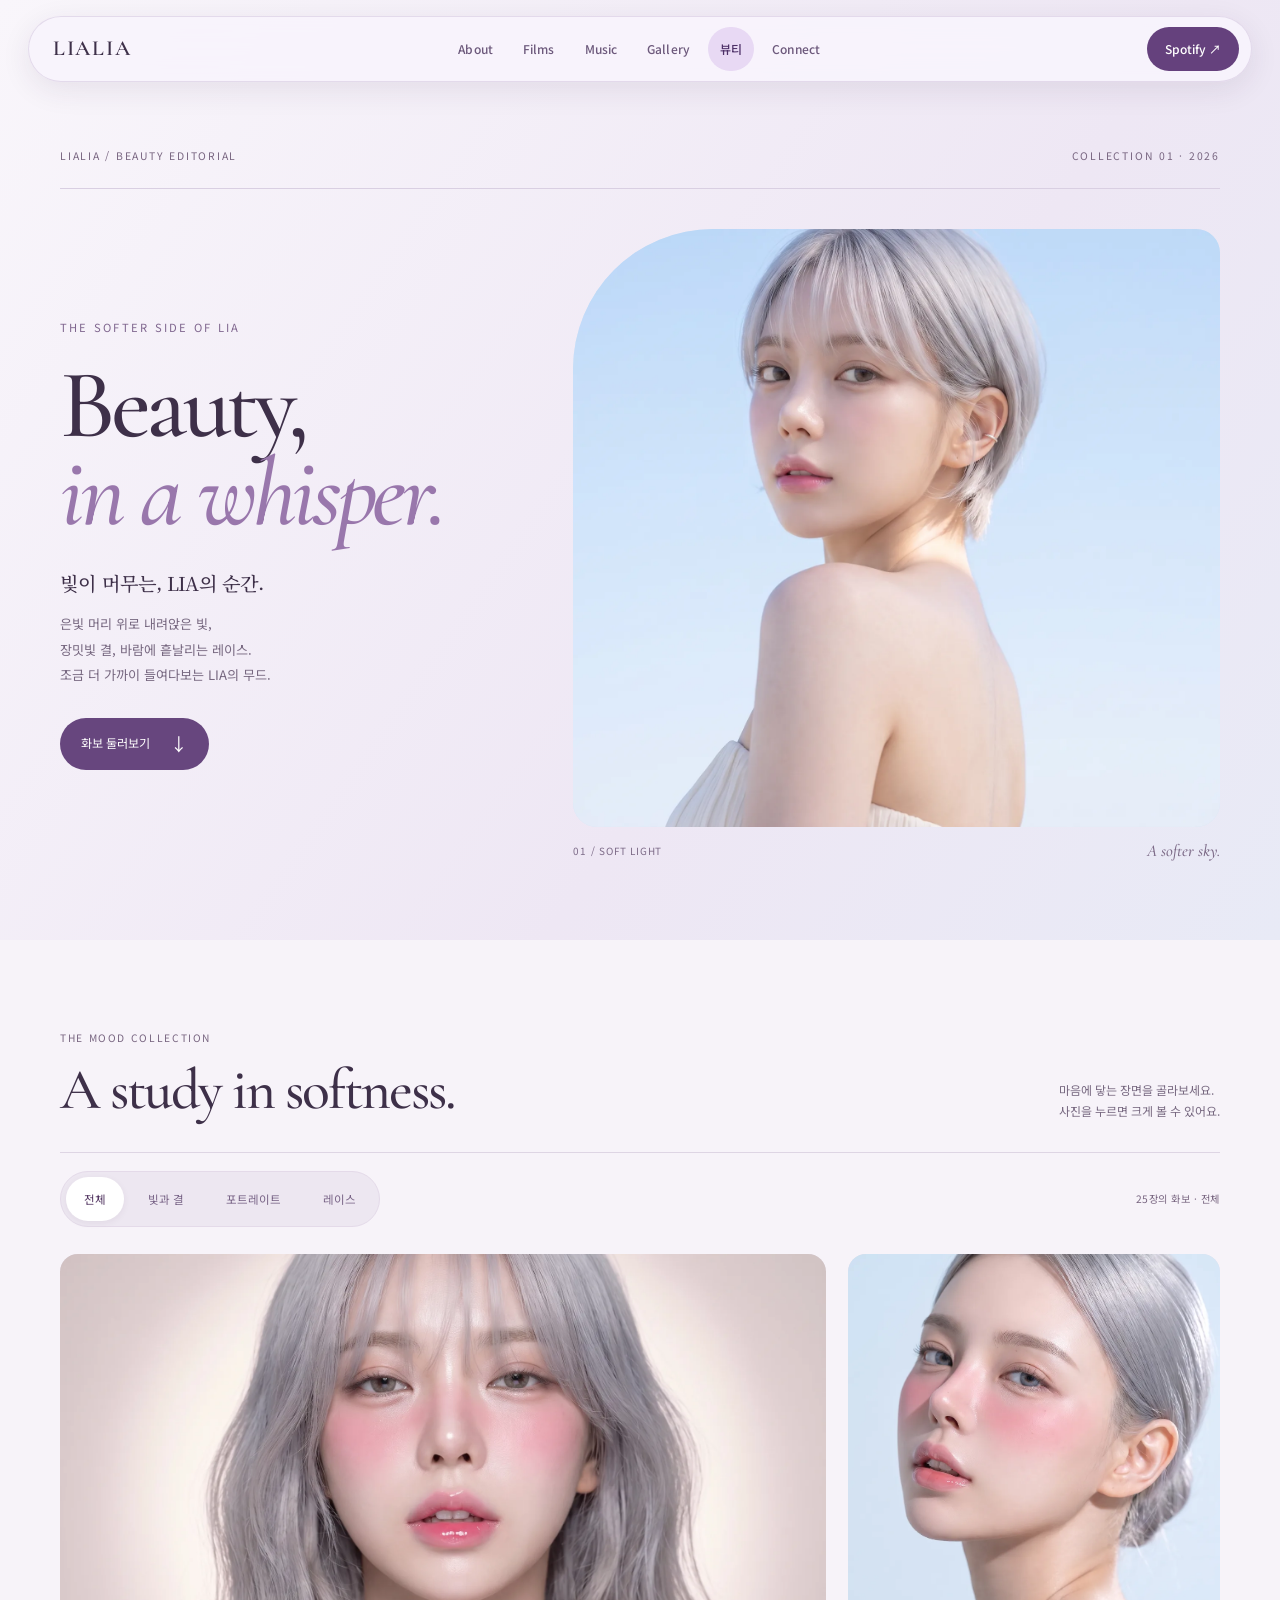
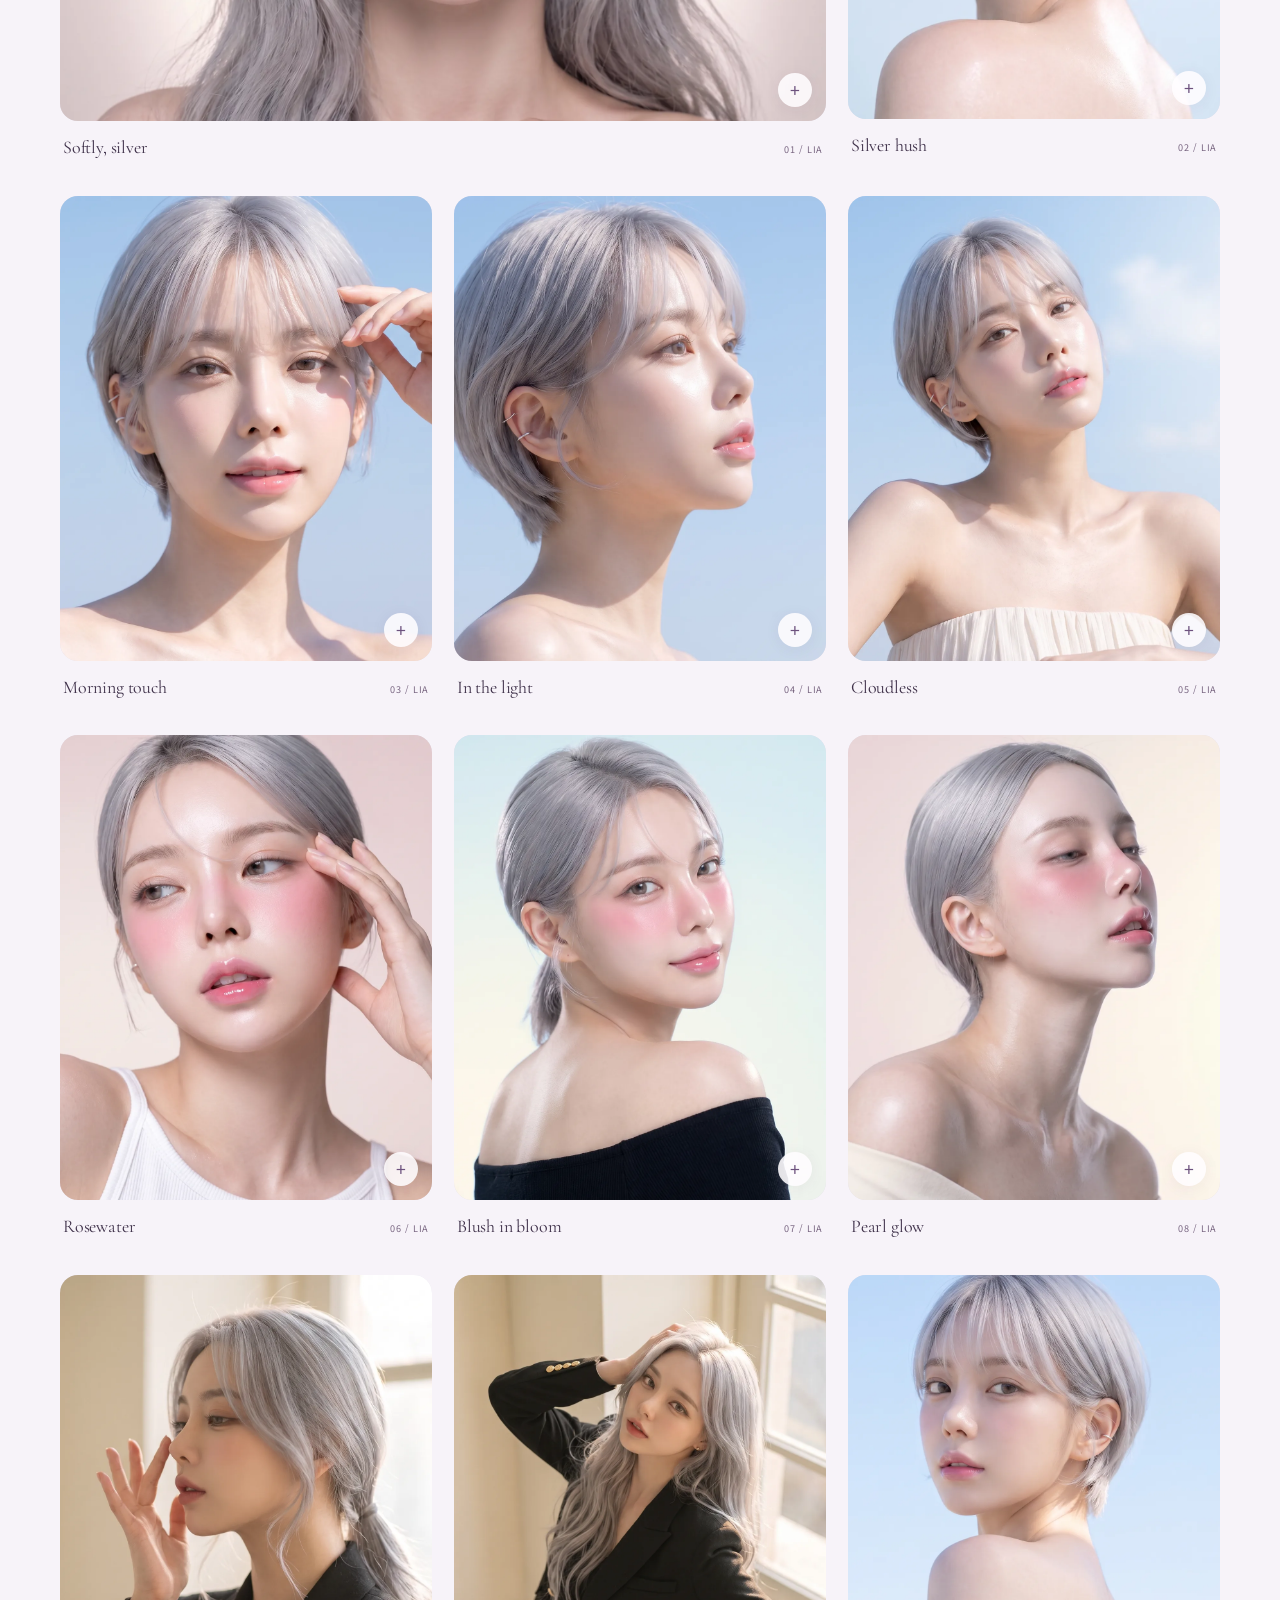
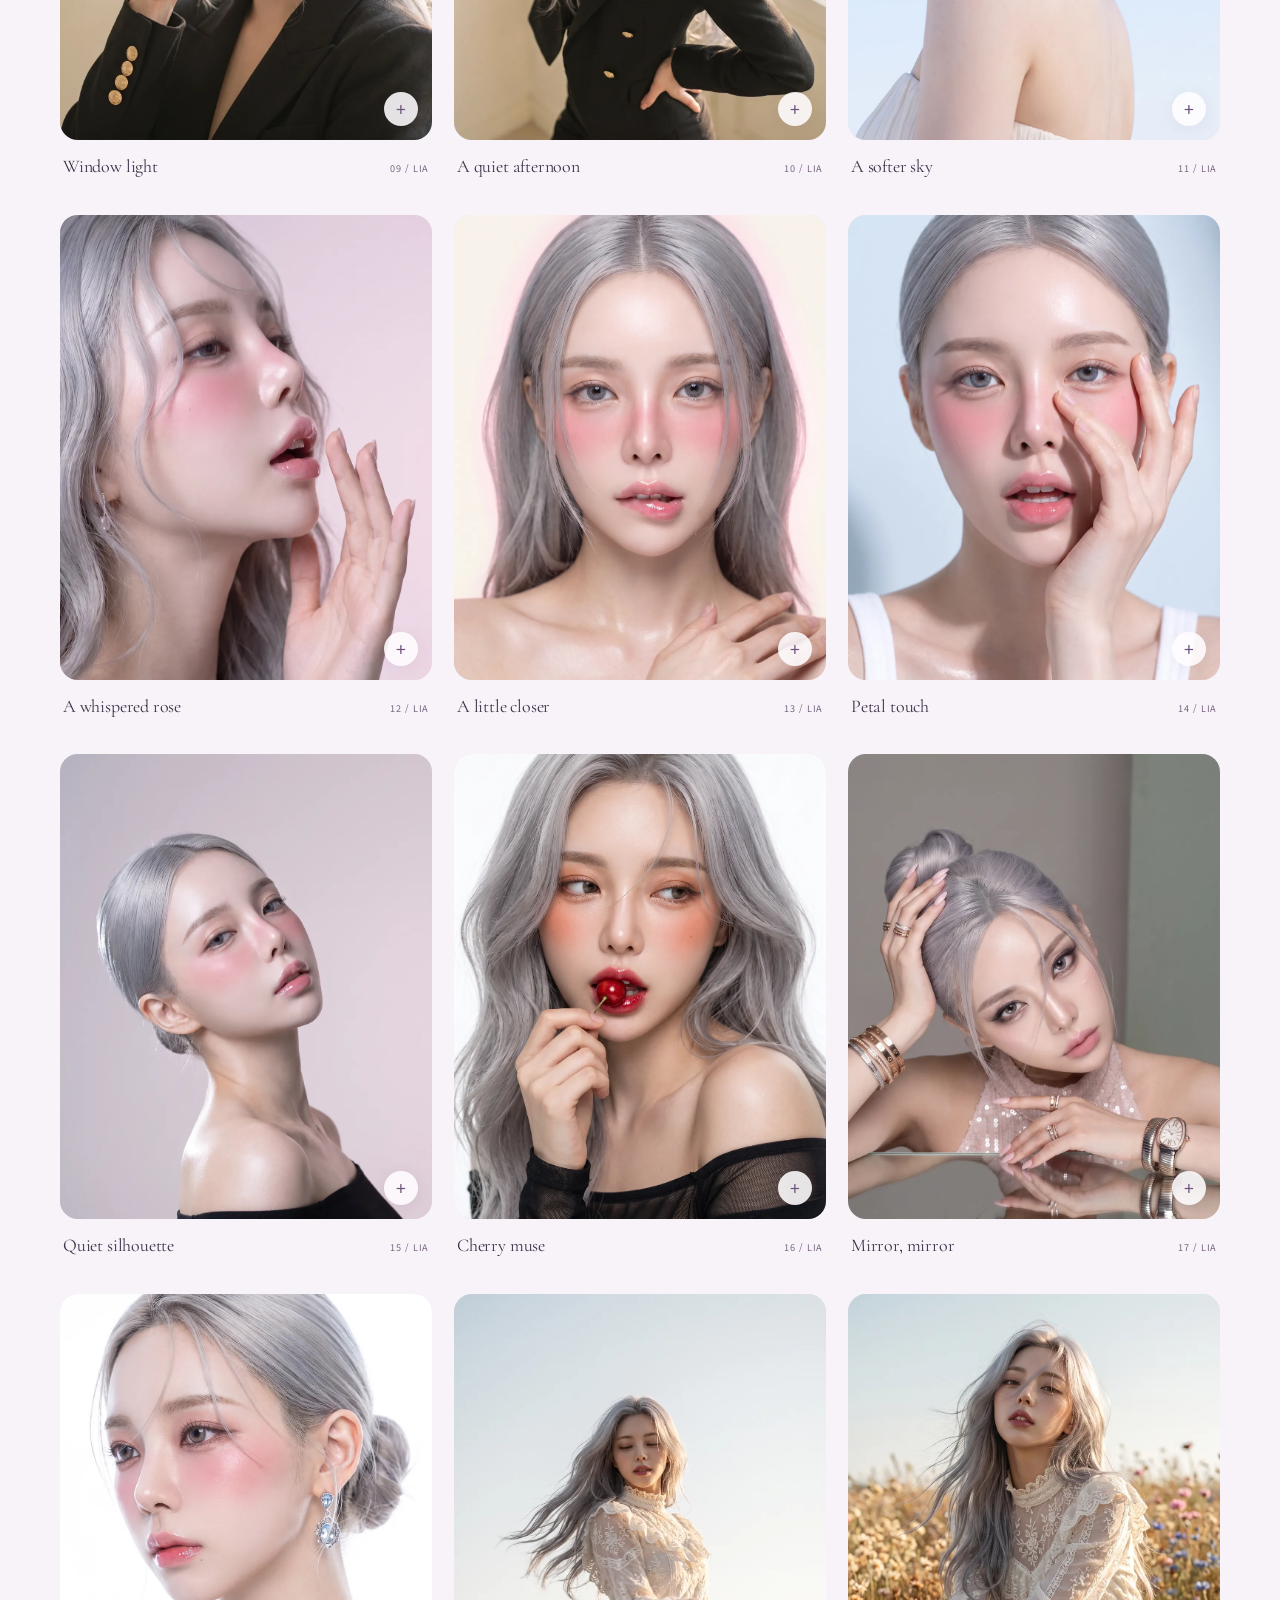
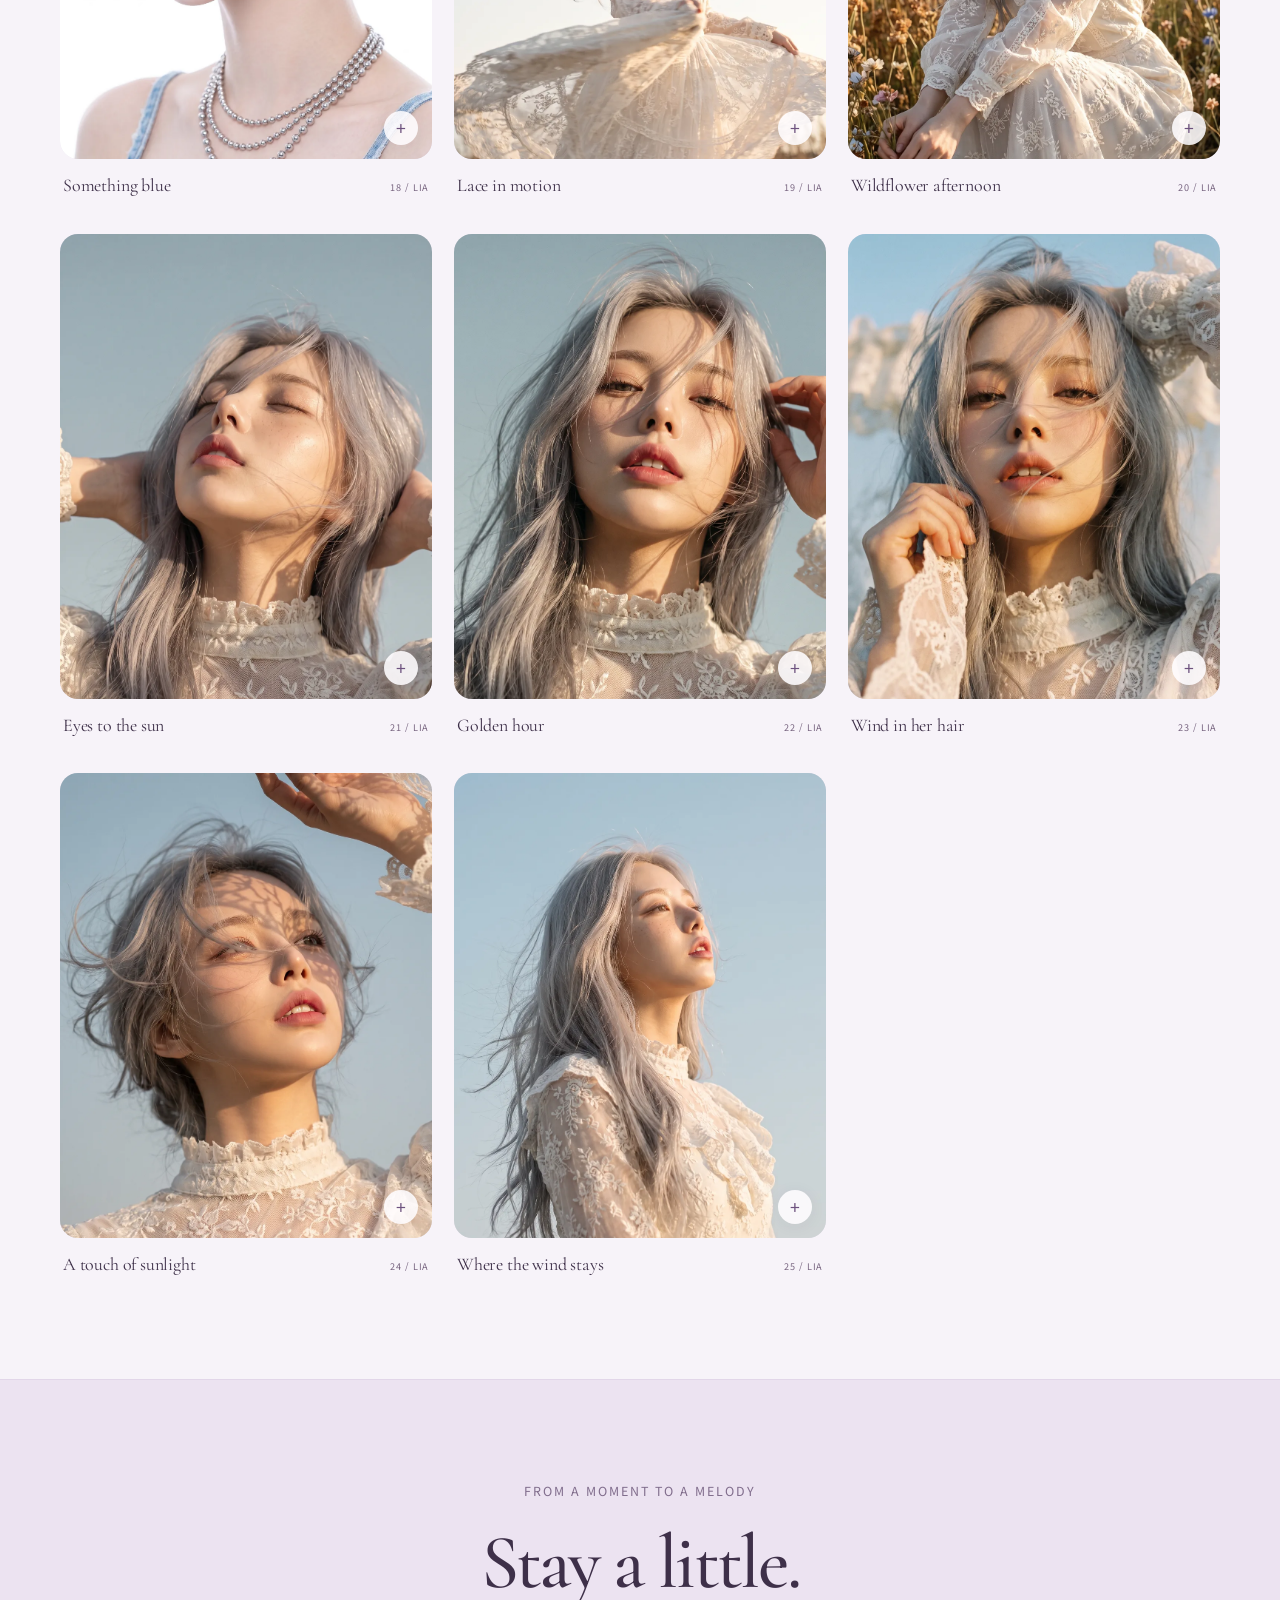
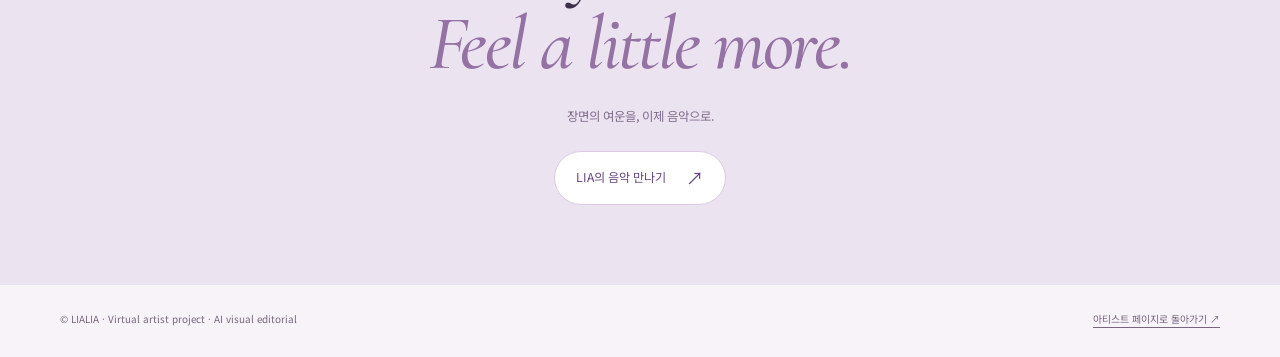
==== beauty.html @ 2786190f "[LIA-GPT] Add Beauty editorial page and refined button motion Add a separate Beauty navigation desti" ====
<!DOCTYPE html>
<html lang="ko">
<head>
<meta charset="utf-8">
<meta name="viewport" content="width=device-width,initial-scale=1">
<title>LIALIA — Beauty, in a whisper.</title>
<meta name="description" content="빛과 결, 은빛 머리와 레이스. LIA의 부드러운 순간을 담은 뷰티 무드 화보 25장.">
<meta name="theme-color" content="#f7f3f9">
<link rel="canonical" href="https://maroseol0427.github.io/lialia/beauty.html">
<meta property="og:title" content="LIALIA — Beauty, in a whisper.">
<meta property="og:description" content="빛이 머물고, 분위기가 피어나는 순간. LIA Beauty Editorial.">
<meta property="og:image" content="https://maroseol0427.github.io/lialia/assets/beauty-01.webp">
<meta property="og:url" content="https://maroseol0427.github.io/lialia/beauty.html">
<meta property="og:type" content="website">
<link rel="preconnect" href="https://fonts.googleapis.com">
<link rel="preconnect" href="https://fonts.gstatic.com" crossorigin>
<link href="https://fonts.googleapis.com/css2?family=Cormorant+Garamond:ital,wght@0,500;0,600;1,500&amp;family=Noto+Sans+KR:wght@400;500;600;700&amp;family=Noto+Serif+KR:wght@500&amp;display=swap" rel="stylesheet"/>
<link href="data:image/svg+xml,%3Csvg xmlns=%27http://www.w3.org/2000/svg%27 viewBox=%270 0 64 64%27%3E%3Crect width=%2764%27 height=%2764%27 rx=%2716%27 fill=%27%235b3d70%27/%3E%3Cpath d=%27M20 15h8v32h18v7H20z%27 fill=%27%23ead5f5%27/%3E%3C/svg%3E" rel="icon" type="image/svg+xml"/>
<link rel="stylesheet" href="assets/beauty.css?v=20260924">
<link rel="stylesheet" href="assets/motion.css?v=20260924">
<script src="assets/beauty.js?v=20260924" defer></script>
</head>
<body>
<a class="skip-link" href="#main">본문으로 건너뛰기</a>
<header class="nav">
<a class="logo" href="index.html#top">LIALIA</a>
<button aria-controls="mainNav" aria-expanded="false" class="menu-toggle" id="menuToggle" type="button">메뉴</button><nav aria-label="주요 메뉴" class="navlinks" id="mainNav">
<a href="index.html#about">About</a>
<a href="index.html#films">Films</a>
<a href="index.html#music">Music</a>
<a href="index.html#visual">Gallery</a>
<a href="beauty.html" aria-current="page">뷰티</a>
<a href="index.html#connect">Connect</a>
</nav>
<a class="nav-cta" href="https://open.spotify.com/artist/6dA1aRmKkKNs4bi3eg28QI" rel="noopener" target="_blank">Spotify ↗</a>
</header>
<main id="main">
<section class="beauty-intro" aria-labelledby="beautyTitle">
<div class="beauty-wrap">
<div class="intro-label"><span>LIALIA / Beauty editorial</span><span>Collection 01 · 2026</span></div>
<div class="beauty-cover">
<div class="beauty-copy"><p class="eyebrow">THE SOFTER SIDE OF LIA</p>
<h1 id="beautyTitle">Beauty,<br> <em>in a whisper.</em></h1>
<p class="intro-ko">빛이 머무는, LIA의 순간.</p>
<p class="intro-text">은빛 머리 위로 내려앉은 빛,<br>장밋빛 결, 바람에 흩날리는 레이스.<br>조금 더 가까이 들여다보는 LIA의 무드.</p>
<a class="beauty-button" href="#collection">화보 둘러보기 <span aria-hidden="true">↓</span></a></div>
<figure class="cover-frame"><a href="assets/beauty-01.webp" aria-label="하늘빛 배경의 LIA 대표 뷰티 화보 — 크게 보기">
<img src="assets/beauty-01.webp" width="1800" height="1450" alt="하늘빛 배경에서 어깨 너머로 돌아보는 은빛 단발의 LIA" fetchpriority="high" decoding="async">
</a><figcaption><span>01 / SOFT LIGHT</span><i>A softer sky.</i></figcaption></figure>
</div></div></section>
<section class="beauty-collection beauty-wrap" id="collection" aria-labelledby="collectionTitle">
<div class="collection-heading"><div><p class="section-label">The mood collection</p><h2 id="collectionTitle">A study in softness.</h2></div><p>마음에 닿는 장면을 골라보세요.<br>사진을 누르면 크게 볼 수 있어요.</p></div>
<div class="collection-toolbar"><div class="filters" id="beautyFilters" role="group" aria-label="화보 무드 선택" hidden>
<button type="button" class="filter-button" data-filter="all" aria-pressed="true" aria-controls="beautyGrid">전체</button>
<button type="button" class="filter-button" data-filter="light" aria-pressed="false" aria-controls="beautyGrid">빛과 결</button>
<button type="button" class="filter-button" data-filter="portrait" aria-pressed="false" aria-controls="beautyGrid">포트레이트</button>
<button type="button" class="filter-button" data-filter="lace" aria-pressed="false" aria-controls="beautyGrid">레이스</button>
</div><p class="photo-count" id="photoCount" role="status" aria-live="polite">25장의 화보 · 전체</p></div>
<div class="beauty-grid" id="beautyGrid">
<figure class="beauty-card featured" data-mood="portrait" data-photo="7">
<a class="beauty-photo" href="assets/beauty-08.webp" aria-label="옅은 장밋빛 배경의 긴 은빛 머리 LIA 클로즈업 — 크게 보기"><img src="assets/beauty-08.webp" alt="옅은 장밋빛 배경의 긴 은빛 머리 LIA 클로즈업" width="1800" height="1450" loading="lazy" decoding="async"><span class="zoom-mark" aria-hidden="true">+</span></a>
<figcaption><span>Softly, silver</span><small>01 / LIA</small></figcaption></figure>
<figure class="beauty-card" data-mood="portrait" data-photo="14">
<a class="beauty-photo" href="assets/beauty-15.webp" aria-label="어깨 너머로 돌아보는 은빛 단발의 LIA — 크게 보기"><img src="assets/beauty-15.webp" alt="어깨 너머로 돌아보는 은빛 단발의 LIA" width="1005" height="1800" loading="lazy" decoding="async"><span class="zoom-mark" aria-hidden="true">+</span></a>
<figcaption><span>Silver hush</span><small>02 / LIA</small></figcaption></figure>
<figure class="beauty-card" data-mood="light" data-photo="1">
<a class="beauty-photo" href="assets/beauty-02.webp" aria-label="하늘빛 배경에서 눈가에 손을 올린 은빛 단발의 LIA — 크게 보기"><img src="assets/beauty-02.webp" alt="하늘빛 배경에서 눈가에 손을 올린 은빛 단발의 LIA" width="1800" height="1450" loading="lazy" decoding="async"><span class="zoom-mark" aria-hidden="true">+</span></a>
<figcaption><span>Morning touch</span><small>03 / LIA</small></figcaption></figure>
<figure class="beauty-card" data-mood="light" data-photo="2">
<a class="beauty-photo" href="assets/beauty-03.webp" aria-label="푸른빛 아래 옆모습을 보여주는 은빛 단발의 LIA — 크게 보기"><img src="assets/beauty-03.webp" alt="푸른빛 아래 옆모습을 보여주는 은빛 단발의 LIA" width="1800" height="1450" loading="lazy" decoding="async"><span class="zoom-mark" aria-hidden="true">+</span></a>
<figcaption><span>In the light</span><small>04 / LIA</small></figcaption></figure>
<figure class="beauty-card" data-mood="light" data-photo="3">
<a class="beauty-photo" href="assets/beauty-04.webp" aria-label="흰 의상을 입고 맑은 하늘 아래 앉은 LIA — 크게 보기"><img src="assets/beauty-04.webp" alt="흰 의상을 입고 맑은 하늘 아래 앉은 LIA" width="1800" height="1450" loading="lazy" decoding="async"><span class="zoom-mark" aria-hidden="true">+</span></a>
<figcaption><span>Cloudless</span><small>05 / LIA</small></figcaption></figure>
<figure class="beauty-card" data-mood="portrait" data-photo="8">
<a class="beauty-photo" href="assets/beauty-09.webp" aria-label="눈가에 손끝을 올린 장밋빛 메이크업의 LIA — 크게 보기"><img src="assets/beauty-09.webp" alt="눈가에 손끝을 올린 장밋빛 메이크업의 LIA" width="1800" height="1450" loading="lazy" decoding="async"><span class="zoom-mark" aria-hidden="true">+</span></a>
<figcaption><span>Rosewater</span><small>06 / LIA</small></figcaption></figure>
<figure class="beauty-card" data-mood="portrait" data-photo="6">
<a class="beauty-photo" href="assets/beauty-07.webp" aria-label="검은 오프숄더 의상과 장밋빛 메이크업의 LIA — 크게 보기"><img src="assets/beauty-07.webp" alt="검은 오프숄더 의상과 장밋빛 메이크업의 LIA" width="1800" height="1450" loading="lazy" decoding="async"><span class="zoom-mark" aria-hidden="true">+</span></a>
<figcaption><span>Blush in bloom</span><small>07 / LIA</small></figcaption></figure>
<figure class="beauty-card" data-mood="portrait" data-photo="9">
<a class="beauty-photo" href="assets/beauty-10.webp" aria-label="진주빛 어깨와 옆모습을 담은 LIA 뷰티 화보 — 크게 보기"><img src="assets/beauty-10.webp" alt="진주빛 어깨와 옆모습을 담은 LIA 뷰티 화보" width="1800" height="1344" loading="lazy" decoding="async"><span class="zoom-mark" aria-hidden="true">+</span></a>
<figcaption><span>Pearl glow</span><small>08 / LIA</small></figcaption></figure>
<figure class="beauty-card" data-mood="portrait" data-photo="4">
<a class="beauty-photo" href="assets/beauty-05.webp" aria-label="창가에서 검은 재킷을 입고 손을 얼굴 가까이 올린 LIA — 크게 보기"><img src="assets/beauty-05.webp" alt="창가에서 검은 재킷을 입고 손을 얼굴 가까이 올린 LIA" width="1800" height="1450" loading="lazy" decoding="async"><span class="zoom-mark" aria-hidden="true">+</span></a>
<figcaption><span>Window light</span><small>09 / LIA</small></figcaption></figure>
<figure class="beauty-card" data-mood="portrait" data-photo="5">
<a class="beauty-photo" href="assets/beauty-06.webp" aria-label="창가에 서서 긴 은빛 머리에 손을 올린 LIA — 크게 보기"><img src="assets/beauty-06.webp" alt="창가에 서서 긴 은빛 머리에 손을 올린 LIA" width="1800" height="1450" loading="lazy" decoding="async"><span class="zoom-mark" aria-hidden="true">+</span></a>
<figcaption><span>A quiet afternoon</span><small>10 / LIA</small></figcaption></figure>
<figure class="beauty-card" data-mood="light" data-photo="0">
<a class="beauty-photo" href="assets/beauty-01.webp" aria-label="하늘빛 배경에서 어깨 너머로 돌아보는 은빛 단발의 LIA — 크게 보기"><img src="assets/beauty-01.webp" alt="하늘빛 배경에서 어깨 너머로 돌아보는 은빛 단발의 LIA" width="1800" height="1450" loading="lazy" decoding="async"><span class="zoom-mark" aria-hidden="true">+</span></a>
<figcaption><span>A softer sky</span><small>11 / LIA</small></figcaption></figure>
<figure class="beauty-card" data-mood="portrait" data-photo="10">
<a class="beauty-photo" href="assets/beauty-11.webp" aria-label="입술 옆에 손을 올린 긴 은빛 머리의 LIA — 크게 보기"><img src="assets/beauty-11.webp" alt="입술 옆에 손을 올린 긴 은빛 머리의 LIA" width="1005" height="1800" loading="lazy" decoding="async"><span class="zoom-mark" aria-hidden="true">+</span></a>
<figcaption><span>A whispered rose</span><small>12 / LIA</small></figcaption></figure>
<figure class="beauty-card" data-mood="portrait" data-photo="11">
<a class="beauty-photo" href="assets/beauty-12.webp" aria-label="가슴 위에 손을 얹고 정면을 바라보는 LIA — 크게 보기"><img src="assets/beauty-12.webp" alt="가슴 위에 손을 얹고 정면을 바라보는 LIA" width="1005" height="1800" loading="lazy" decoding="async"><span class="zoom-mark" aria-hidden="true">+</span></a>
<figcaption><span>A little closer</span><small>13 / LIA</small></figcaption></figure>
<figure class="beauty-card" data-mood="portrait" data-photo="13">
<a class="beauty-photo" href="assets/beauty-14.webp" aria-label="볼에 손을 댄 은빛 머리의 LIA 클로즈업 — 크게 보기"><img src="assets/beauty-14.webp" alt="볼에 손을 댄 은빛 머리의 LIA 클로즈업" width="1005" height="1800" loading="lazy" decoding="async"><span class="zoom-mark" aria-hidden="true">+</span></a>
<figcaption><span>Petal touch</span><small>14 / LIA</small></figcaption></figure>
<figure class="beauty-card" data-mood="portrait" data-photo="12">
<a class="beauty-photo" href="assets/beauty-13.webp" aria-label="검은 오프숄더 의상으로 고개를 기울인 LIA — 크게 보기"><img src="assets/beauty-13.webp" alt="검은 오프숄더 의상으로 고개를 기울인 LIA" width="1005" height="1800" loading="lazy" decoding="async"><span class="zoom-mark" aria-hidden="true">+</span></a>
<figcaption><span>Quiet silhouette</span><small>15 / LIA</small></figcaption></figure>
<figure class="beauty-card" data-mood="portrait" data-photo="15">
<a class="beauty-photo" href="assets/beauty-16.webp" aria-label="체리를 입술 가까이 든 검은 의상의 LIA — 크게 보기"><img src="assets/beauty-16.webp" alt="체리를 입술 가까이 든 검은 의상의 LIA" width="1005" height="1800" loading="lazy" decoding="async"><span class="zoom-mark" aria-hidden="true">+</span></a>
<figcaption><span>Cherry muse</span><small>16 / LIA</small></figcaption></figure>
<figure class="beauty-card" data-mood="portrait" data-photo="16">
<a class="beauty-photo" href="assets/beauty-17.webp" aria-label="거울에 비친 LIA와 은빛 주얼리 — 크게 보기"><img src="assets/beauty-17.webp" alt="거울에 비친 LIA와 은빛 주얼리" width="1005" height="1800" loading="lazy" decoding="async"><span class="zoom-mark" aria-hidden="true">+</span></a>
<figcaption><span>Mirror, mirror</span><small>17 / LIA</small></figcaption></figure>
<figure class="beauty-card" data-mood="portrait" data-photo="17">
<a class="beauty-photo" href="assets/beauty-18.webp" aria-label="블루 톱과 겹쳐진 은빛 목걸이의 LIA — 크게 보기"><img src="assets/beauty-18.webp" alt="블루 톱과 겹쳐진 은빛 목걸이의 LIA" width="1005" height="1800" loading="lazy" decoding="async"><span class="zoom-mark" aria-hidden="true">+</span></a>
<figcaption><span>Something blue</span><small>18 / LIA</small></figcaption></figure>
<figure class="beauty-card" data-mood="lace" data-photo="18">
<a class="beauty-photo" href="assets/beauty-19.webp" aria-label="바람 속에서 레이스 드레스 자락을 펼친 LIA — 크게 보기"><img src="assets/beauty-19.webp" alt="바람 속에서 레이스 드레스 자락을 펼친 LIA" width="1005" height="1800" loading="lazy" decoding="async"><span class="zoom-mark" aria-hidden="true">+</span></a>
<figcaption><span>Lace in motion</span><small>19 / LIA</small></figcaption></figure>
<figure class="beauty-card" data-mood="lace" data-photo="19">
<a class="beauty-photo" href="assets/beauty-20.webp" aria-label="들꽃 사이에 앉은 레이스 드레스의 LIA — 크게 보기"><img src="assets/beauty-20.webp" alt="들꽃 사이에 앉은 레이스 드레스의 LIA" width="1005" height="1800" loading="lazy" decoding="async"><span class="zoom-mark" aria-hidden="true">+</span></a>
<figcaption><span>Wildflower afternoon</span><small>20 / LIA</small></figcaption></figure>
<figure class="beauty-card" data-mood="lace" data-photo="20">
<a class="beauty-photo" href="assets/beauty-21.webp" aria-label="햇살을 향해 눈을 감은 레이스 의상의 LIA — 크게 보기"><img src="assets/beauty-21.webp" alt="햇살을 향해 눈을 감은 레이스 의상의 LIA" width="1005" height="1800" loading="lazy" decoding="async"><span class="zoom-mark" aria-hidden="true">+</span></a>
<figcaption><span>Eyes to the sun</span><small>21 / LIA</small></figcaption></figure>
<figure class="beauty-card" data-mood="lace" data-photo="21">
<a class="beauty-photo" href="assets/beauty-22.webp" aria-label="햇살 아래 긴 은빛 머리와 레이스 의상의 LIA — 크게 보기"><img src="assets/beauty-22.webp" alt="햇살 아래 긴 은빛 머리와 레이스 의상의 LIA" width="1005" height="1800" loading="lazy" decoding="async"><span class="zoom-mark" aria-hidden="true">+</span></a>
<figcaption><span>Golden hour</span><small>22 / LIA</small></figcaption></figure>
<figure class="beauty-card" data-mood="lace" data-photo="22">
<a class="beauty-photo" href="assets/beauty-23.webp" aria-label="바람에 머리카락이 흩날리는 레이스 의상의 LIA — 크게 보기"><img src="assets/beauty-23.webp" alt="바람에 머리카락이 흩날리는 레이스 의상의 LIA" width="1005" height="1800" loading="lazy" decoding="async"><span class="zoom-mark" aria-hidden="true">+</span></a>
<figcaption><span>Wind in her hair</span><small>23 / LIA</small></figcaption></figure>
<figure class="beauty-card" data-mood="lace" data-photo="23">
<a class="beauty-photo" href="assets/beauty-24.webp" aria-label="햇빛을 가리듯 손을 들어 올린 레이스 의상의 LIA — 크게 보기"><img src="assets/beauty-24.webp" alt="햇빛을 가리듯 손을 들어 올린 레이스 의상의 LIA" width="1005" height="1800" loading="lazy" decoding="async"><span class="zoom-mark" aria-hidden="true">+</span></a>
<figcaption><span>A touch of sunlight</span><small>24 / LIA</small></figcaption></figure>
<figure class="beauty-card" data-mood="lace" data-photo="24">
<a class="beauty-photo" href="assets/beauty-25.webp" aria-label="맑은 하늘을 바라보는 레이스 의상의 LIA — 크게 보기"><img src="assets/beauty-25.webp" alt="맑은 하늘을 바라보는 레이스 의상의 LIA" width="1005" height="1800" loading="lazy" decoding="async"><span class="zoom-mark" aria-hidden="true">+</span></a>
<figcaption><span>Where the wind stays</span><small>25 / LIA</small></figcaption></figure>
</div></section>
<section class="closing" aria-labelledby="closingTitle"><p class="section-label">From a moment to a melody</p><h2 id="closingTitle">Stay a little.<br><em>Feel a little more.</em></h2><p>장면의 여운을, 이제 음악으로.</p><a href="index.html#music" class="beauty-button">LIA의 음악 만나기 <span aria-hidden="true">↗</span></a></section>
</main>
<footer class="beauty-footer beauty-wrap"><span>© LIALIA · Virtual artist project · AI visual editorial</span><a href="index.html">아티스트 페이지로 돌아가기 ↗</a></footer>
<dialog class="beauty-dialog" id="beautyLightbox" aria-label="LIA 뷰티 화보 확대" aria-describedby="beautyCaption beautyPosition">
<button type="button" class="dialog-close" aria-label="사진 닫기">×</button>
<img id="beautyImage" alt="">
<div class="dialog-bar"><button type="button" id="beautyPrevious" aria-label="이전 사진">←</button><p><span id="beautyCaption"></span><small id="beautyPosition" aria-live="polite"></small></p><button type="button" id="beautyNext" aria-label="다음 사진">→</button></div>
</dialog>
</body></html>
---- assets/beauty.css ----
:root{color-scheme:light;--ink:#3e3049;--muted:#776880;--purple:#6b487f;--line:#ded5e4;--paper:#f7f3f9;--display:"Cormorant Garamond","Noto Serif KR",Georgia,serif;--ui:"Noto Sans KR",-apple-system,BlinkMacSystemFont,"Segoe UI",sans-serif;font-family:var(--ui);font-size:16px}
*{box-sizing:border-box;margin:0;padding:0}
html{scroll-behavior:smooth;scroll-padding-top:110px}
body{color:var(--ink);background:var(--paper);line-height:1.6;-webkit-font-smoothing:antialiased}
a{color:inherit;text-decoration:none}button{font:inherit;color:inherit;cursor:pointer}button,a{touch-action:manipulation;-webkit-tap-highlight-color:transparent}img{display:block;width:100%;height:auto}button{border:0;background:none}button:focus-visible,a:focus-visible{outline:3px solid #9869c0;outline-offset:5px}::selection{background:#dec9ef;color:#392647}[hidden]{display:none!important}
.skip-link{position:fixed;top:10px;left:16px;z-index:100;background:white;padding:12px 18px;border-radius:12px;transform:translateY(-200%)}.skip-link:focus{transform:none}
.nav{position:fixed;top:16px;left:50%;transform:translateX(-50%);width:min(1224px,calc(100% - 48px));z-index:30;display:flex;align-items:center;justify-content:space-between;gap:24px;padding:10px 12px 10px 24px;background:rgba(248,244,252,.93);backdrop-filter:blur(18px) saturate(150%);-webkit-backdrop-filter:blur(18px) saturate(150%);border:1px solid rgba(119,85,146,.16);border-radius:999px;box-shadow:0 8px 30px rgba(52,29,71,.09)}
.logo{font-family:var(--display);font-size:1.35rem;font-weight:600;letter-spacing:.08em;line-height:1}.navlinks{display:flex;align-items:center;gap:6px}.navlinks a{padding:8px 12px;font-size:.75rem;color:#6d597c;min-height:44px;border-radius:999px;display:flex;align-items:center;font-weight:500;letter-spacing:.01em}.navlinks a[aria-current]{background:#e8d9f4;color:#4d3067}.nav-cta{display:inline-flex;align-items:center;justify-content:center;min-height:44px;padding:8px 18px;border-radius:999px;background:#65417d;color:#fff;font-size:.75rem;font-weight:500;white-space:nowrap}.menu-toggle{display:none;min-width:44px;min-height:44px;font-size:.75rem}
.beauty-wrap{width:min(1160px,calc(100% - 96px));margin:auto}.beauty-intro{padding:148px 0 80px;background:linear-gradient(125deg,#f9f6fb,#eee7f4 62%,#e8eaf6)}.intro-label{display:flex;justify-content:space-between;gap:16px;padding-bottom:23px;border-bottom:1px solid #d9cfe2;font-size:.65rem;letter-spacing:.17em;color:#7a6987;text-transform:uppercase}
.beauty-cover{display:grid;grid-template-columns:.82fr 1.18fr;gap:clamp(32px,5vw,80px);align-items:center;margin-top:40px}.beauty-copy{padding:24px 0}.beauty-copy .eyebrow{font-size:.7rem;letter-spacing:.2em;color:#80678f;margin-bottom:24px}.beauty-copy h1{font-family:var(--display);font-weight:500;font-size:clamp(4.5rem,7.6vw,7rem);letter-spacing:-.045em;line-height:.91}.beauty-copy h1 em{font-weight:500;color:#9977ac}.beauty-copy .intro-ko{font-family:"Noto Serif KR",serif;font-size:clamp(1rem,1.5vw,1.22rem);font-weight:500;margin-top:30px;letter-spacing:-.04em}.beauty-copy .intro-text{max-width:310px;color:var(--muted);font-size:.82rem;line-height:1.95;word-break:keep-all;margin-top:13px}.beauty-button{display:inline-flex;align-items:center;justify-content:center;gap:20px;min-height:48px;padding:12px 21px;border-radius:999px;background:#67467e;color:white;font-size:.76rem;margin-top:30px}.beauty-button span{font-size:1.1rem}
.cover-frame{position:relative}.cover-frame>a{display:block;overflow:hidden;border-radius:140px 24px 24px 24px;background:#dce6f6}.cover-frame img{aspect-ratio:1.08;object-fit:cover;object-position:50% 42%}.cover-frame figcaption{display:flex;justify-content:space-between;gap:16px;margin-top:16px;font-size:.62rem;letter-spacing:.08em;color:#7c6a87}.cover-frame figcaption i{font-family:var(--display);font-size:1.05rem;line-height:1;letter-spacing:0;font-weight:500}
.beauty-collection{padding:90px 0 100px}.collection-heading{display:flex;align-items:flex-end;justify-content:space-between;gap:32px;margin-bottom:30px}.section-label{color:#927c9f;font-size:.64rem;letter-spacing:.16em;text-transform:uppercase;margin-bottom:12px}.collection-heading h2{font-family:var(--display);font-size:clamp(2.5rem,4.5vw,4rem);font-weight:500;letter-spacing:-.035em;line-height:1.1}.collection-heading p:last-child{color:var(--muted);font-size:.75rem;line-height:1.8;max-width:230px;word-break:keep-all}
.collection-toolbar{display:flex;justify-content:space-between;align-items:center;gap:20px;padding:18px 0 27px;border-top:1px solid var(--line)}.filters{display:flex;flex-wrap:wrap;gap:6px;padding:5px;border:1px solid #e4dae9;border-radius:999px;background:#ede7f1}.filter-button{padding:9px 18px;min-height:44px;white-space:nowrap;font-size:.72rem;color:#786386}.filter-button[aria-pressed=true]{background:#fff;color:#513460;box-shadow:0 2px 7px #3e224410}.photo-count{font-size:.64rem;letter-spacing:.05em;color:#816b8f;white-space:nowrap}
.beauty-grid{display:grid;grid-template-columns:repeat(3,minmax(0,1fr));gap:34px 22px;align-items:start}.beauty-card{min-width:0}.beauty-card.featured{grid-column:span 2}.beauty-photo{position:relative;display:block;overflow:hidden;border-radius:18px;background:#e6e0ed;cursor:zoom-in}.beauty-photo img{aspect-ratio:4/5;object-fit:cover;object-position:center 30%;transition:transform 450ms cubic-bezier(.22,.61,.36,1)}.beauty-card.featured .beauty-photo img{aspect-ratio:1.64;object-position:center 35%}.beauty-card[data-mood=lace] .beauty-photo img{object-position:center 25%}.zoom-mark{position:absolute;bottom:14px;right:14px;display:grid;place-items:center;background:rgba(255,253,255,.88);width:34px;height:34px;border-radius:50%;font-size:1.1rem;color:#6d527e;box-shadow:0 2px 15px #49305910;pointer-events:none;transition:transform 240ms ease,background-color 240ms ease}.beauty-card figcaption{display:flex;align-items:baseline;justify-content:space-between;gap:12px;margin-top:12px;padding:0 3px}.beauty-card figcaption span{font-family:var(--display);font-size:1.12rem;letter-spacing:-.01em}.beauty-card figcaption small{font-size:.57rem;letter-spacing:.07em;color:#917e9b;font-variant-numeric:tabular-nums}
.closing{padding:80px 24px;text-align:center;background:#ece3f1;border-top:1px solid #e2d6e9}.closing .section-label{margin-bottom:20px}.closing h2{font-family:var(--display);font-weight:500;letter-spacing:-.035em;font-size:clamp(2.8rem,6vw,5rem);line-height:1.06}.closing h2 em{color:#9472a3;font-weight:500}.closing p{color:#806d8c;margin-top:22px;font-size:.78rem}.closing .beauty-button{background:#fff;color:#67467e;margin-top:24px;border:1px solid #dacbe3}.beauty-footer{padding:26px 0 30px;display:flex;justify-content:space-between;gap:20px;color:#87738f;font-size:.62rem}.beauty-footer a{text-decoration:underline;text-underline-offset:4px}
.beauty-dialog{position:fixed;inset:0;margin:auto;width:min(1120px,calc(100% - 32px));max-height:calc(100dvh - 32px);padding:58px 20px 16px;border:1px solid #6e5680;border-radius:24px;background:#251d2e;color:#fcf7ff;box-shadow:0 30px 100px #160b2d80}.beauty-dialog::backdrop{background:rgba(26,17,34,.87);backdrop-filter:blur(12px)}.beauty-dialog[open]{animation:dialog-in 220ms cubic-bezier(.22,.61,.36,1)}.beauty-dialog img{width:auto;height:auto;max-width:100%;max-height:calc(100dvh - 180px);margin:auto;object-fit:contain;border-radius:6px}.beauty-dialog button{display:grid;place-items:center;min-width:44px;min-height:44px;border-radius:50%;border:1px solid #755e86;color:#f4e7fb;font-size:1.15rem}.dialog-close{position:absolute;right:14px;top:8px}.dialog-bar{display:flex;align-items:center;justify-content:space-between;gap:12px;margin-top:16px}.dialog-bar p{text-align:center;font-size:.75rem;color:#dcccE6}.dialog-bar small{display:block;color:#b7a6c2;font-size:.63rem;margin-top:3px}@keyframes dialog-in{from{opacity:0;transform:translateY(8px) scale(.985)}to{opacity:1;transform:none}}
@media(hover:hover) and (pointer:fine){.navlinks a:hover{background:#ecdef7;color:#603e77}.nav-cta:hover,.beauty-button:hover{background:#80559b;color:white}.filter-button:hover{background:#ffffffa8;color:#513460}.beauty-photo:hover img{transform:scale(1.025)}.beauty-photo:hover .zoom-mark{transform:scale(1.08);background:#fff}.beauty-dialog button:hover{background:#4b365a}}
@media(max-width:1000px){.beauty-wrap{width:calc(100% - 64px)}.navlinks a{padding:8px}.beauty-cover{gap:32px}.beauty-copy h1{font-size:clamp(4rem,8.3vw,6rem)}.cover-frame>a{border-top-left-radius:100px}.beauty-copy .intro-text{font-size:.78rem}.beauty-grid{gap:30px 16px}.beauty-card figcaption span{font-size:1rem}}
@media(max-width:760px){html{scroll-padding-top:95px}.nav{width:calc(100% - 32px);top:12px;padding:7px 10px 7px 20px;gap:12px}.logo{font-size:1.2rem}.menu-toggle{display:block;margin-left:auto}.nav-cta{padding:8px 14px;font-size:.68rem}.navlinks{position:absolute;top:70px;left:0;right:0;display:none;flex-direction:column;align-items:stretch;gap:0;padding:12px;border-radius:22px;background:#f9f3fe;border:1px solid #d9c4e7;box-shadow:0 14px 28px #39224820}.navlinks.open{display:flex}.navlinks a{padding:12px 16px;min-height:48px;font-size:.88rem;border-radius:12px}.beauty-wrap{width:calc(100% - 40px)}.beauty-intro{padding:112px 0 40px}.intro-label{font-size:.54rem;letter-spacing:.12em;padding-bottom:18px}.beauty-cover{grid-template-columns:1fr;gap:30px;margin-top:24px}.beauty-copy{padding:0}.beauty-copy .eyebrow{font-size:.6rem;margin-bottom:18px}.beauty-copy h1{font-size:clamp(4.2rem,16vw,6.8rem);line-height:.92}.beauty-copy h1 br{display:none}.beauty-copy .intro-ko{margin-top:20px;font-size:1rem}.beauty-copy .intro-text{max-width:360px;margin-top:10px}.beauty-button{margin-top:22px}.cover-frame>a{border-radius:80px 18px 18px 18px}.cover-frame img{aspect-ratio:1.2}.cover-frame figcaption{font-size:.56rem;margin-top:12px}.beauty-collection{padding:56px 0 64px}.collection-heading{align-items:flex-start;gap:18px;flex-direction:column;margin-bottom:24px}.collection-heading p:last-child{font-size:.7rem;max-width:100%}.collection-toolbar{align-items:flex-start;flex-direction:column;gap:13px;padding:16px 0 22px}.filters{width:100%;gap:3px;justify-content:space-between;padding:4px}.filter-button{padding:8px 11px;font-size:.68rem}.photo-count{font-size:.6rem}.beauty-grid{grid-template-columns:repeat(2,minmax(0,1fr));gap:24px 14px}.beauty-card.featured .beauty-photo img{aspect-ratio:1.35}.beauty-photo{border-radius:13px}.beauty-card figcaption{gap:6px;margin-top:9px;flex-wrap:wrap}.beauty-card figcaption span{font-size:1rem}.beauty-card figcaption small{font-size:.53rem}.zoom-mark{width:30px;height:30px;right:10px;bottom:10px}.closing{padding:58px 22px}.beauty-footer{font-size:.57rem;flex-direction:column;gap:7px;padding:24px 0}.beauty-dialog{padding:56px 12px 12px;border-radius:18px}.dialog-bar p{font-size:.65rem}.dialog-bar small{font-size:.58rem}}
@media(max-width:360px){.filter-button{padding:8px;font-size:.63rem}.beauty-copy h1{font-size:3.8rem}.beauty-grid{gap:20px 10px}.beauty-card figcaption span{font-size:.94rem}}
.intro-label,.section-label,.photo-count,.beauty-card figcaption small,.beauty-footer{color:#786580}
@media(prefers-reduced-transparency:reduce){.nav{background:#faf5fe;backdrop-filter:none;-webkit-backdrop-filter:none}.beauty-dialog::backdrop{background:#21172b;backdrop-filter:none}}
@media(prefers-contrast:more){:root{--muted:#574060;--line:#997daa}.intro-label,.section-label,.photo-count,.beauty-card figcaption small{color:#654a76}.nav{background:#fff;border-color:#65417d}}
---- assets/motion.css ----
/* LIALIA: quiet, tactile interactions shared by the artist and beauty pages. */
:root{--motion-ease:cubic-bezier(.22,.61,.36,1)}
:is(.btn,.nav-cta,.release-listen,.menu-toggle,.navlinks a,.ghost-btn,.player-dock button.icon,.lightbox button,.beauty-dialog button,.filter-button,.beauty-button){transition:transform 240ms var(--motion-ease),box-shadow 240ms var(--motion-ease),background-color 200ms ease,color 200ms ease,opacity 200ms ease}
:is(.menu-toggle,.filter-button){border-radius:999px}
:is(.btn,.release-listen,.beauty-button) [aria-hidden]{display:inline-block;transition:transform 240ms var(--motion-ease)}
:is(.track,.pl-item){transition:background-color 200ms ease,transform 200ms var(--motion-ease)}
:is(.social,.spotify-link,.mv-link){transition:color 200ms ease,opacity 200ms ease}
.social span{transition:transform 240ms var(--motion-ease)}
@media(hover:hover) and (pointer:fine){
  :is(.btn,.nav-cta,.release-listen,.beauty-button):hover{transform:translateY(-2px);box-shadow:0 8px 20px rgba(56,32,74,.13)}
  :is(.btn,.release-listen,.beauty-button):hover [aria-hidden]{transform:translateX(2px)}
  :is(.navlinks a,.filter-button,.menu-toggle):hover{transform:translateY(-1px)}
  :is(.ghost-btn,.player-dock button.icon,.lightbox button,.beauty-dialog button):hover{transform:scale(1.04)}
  .social:hover span{transform:translateX(3px)}
}
:is(.btn,.nav-cta,.release-listen,.beauty-button,.filter-button,.menu-toggle,.navlinks a,.ghost-btn,.player-dock button.icon,.lightbox button,.beauty-dialog button):active{transform:scale(.97);box-shadow:none;transition-duration:90ms}
:is(.track,.pl-item):active{transform:scale(.992)}
@media(prefers-reduced-motion:reduce){
  html{scroll-behavior:auto!important}
  *,*::before,*::after{animation:none!important;transition:none!important}
  :is(.btn,.nav-cta,.release-listen,.beauty-button,.filter-button,.menu-toggle,.navlinks a,.ghost-btn,.player-dock button.icon,.lightbox button,.beauty-dialog button,.track,.pl-item,.social span,.btn [aria-hidden],.release-listen [aria-hidden],.beauty-button [aria-hidden],.beauty-photo img,.shot img,.yt-thumb,.yt-play span,.album .art img){transform:none!important}
}
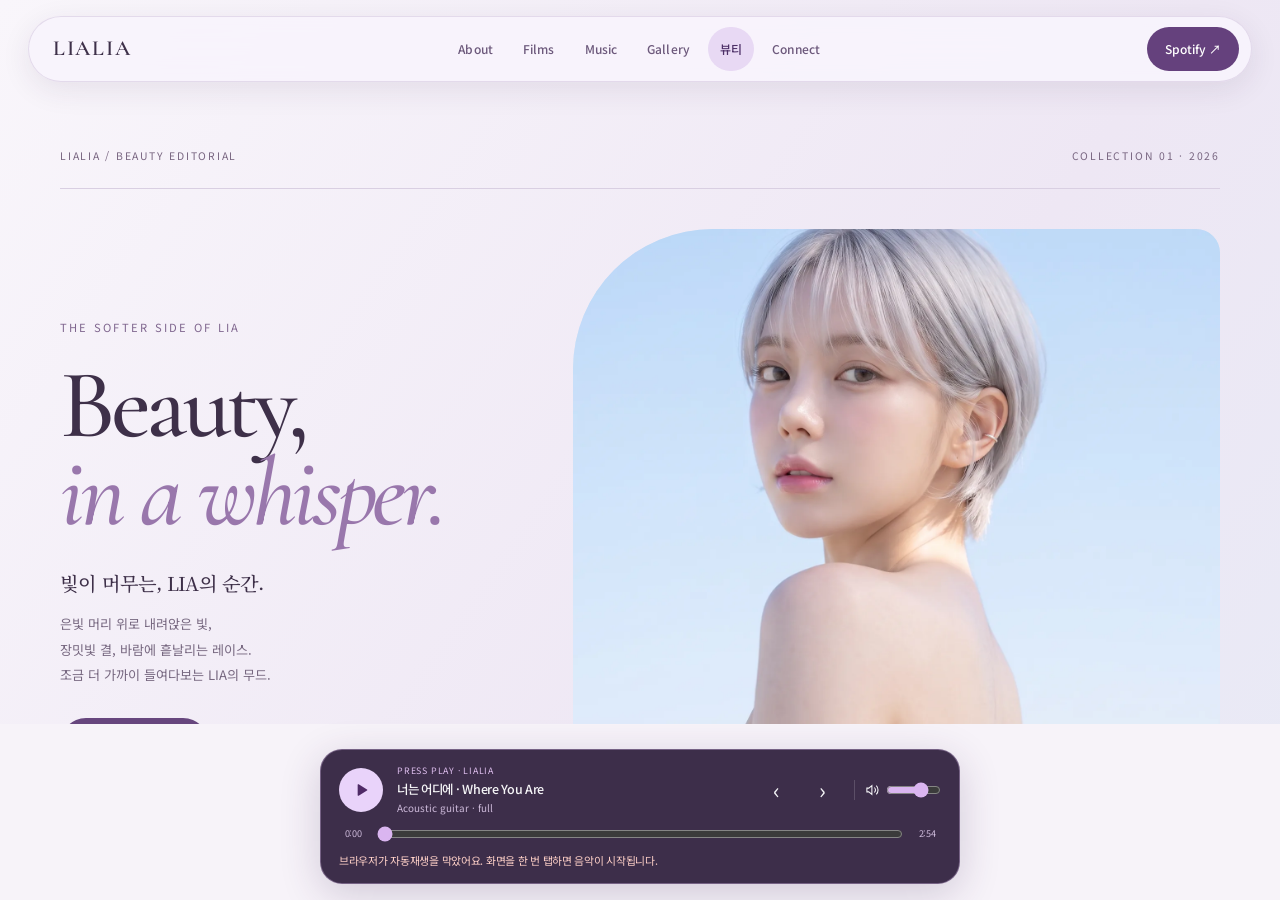
==== commit 6852cc55: "Keep music playing across artist and Beauty navigation" ====
--- a/beauty.html
+++ b/beauty.html
@@ -2,6 +2,7 @@
 <html lang="ko">
 <head>
 <meta charset="utf-8">
+<script src="assets/beauty-shell.js?v=20260925"></script>
 <meta name="viewport" content="width=device-width,initial-scale=1">
 <title>LIALIA — Beauty, in a whisper.</title>
 <meta name="description" content="빛과 결, 은빛 머리와 레이스. LIA의 부드러운 순간을 담은 뷰티 무드 화보 25장.">
